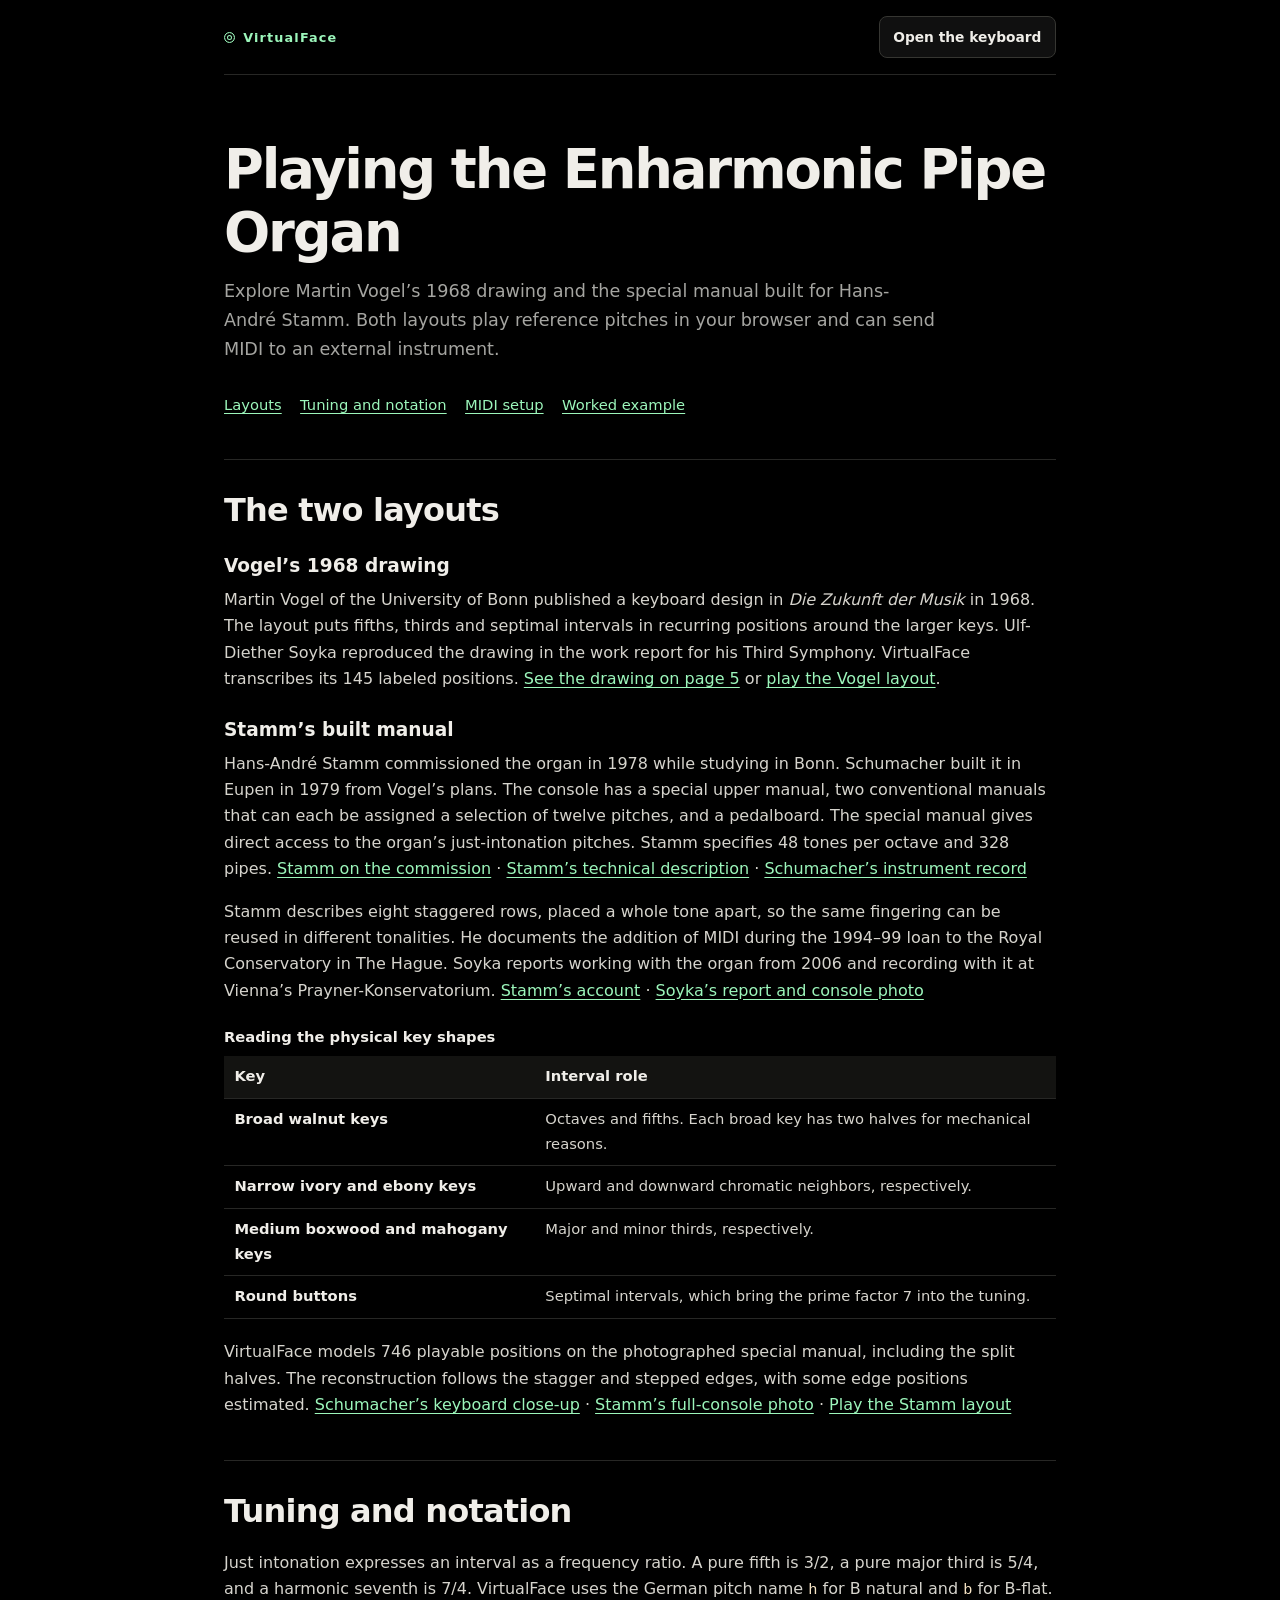
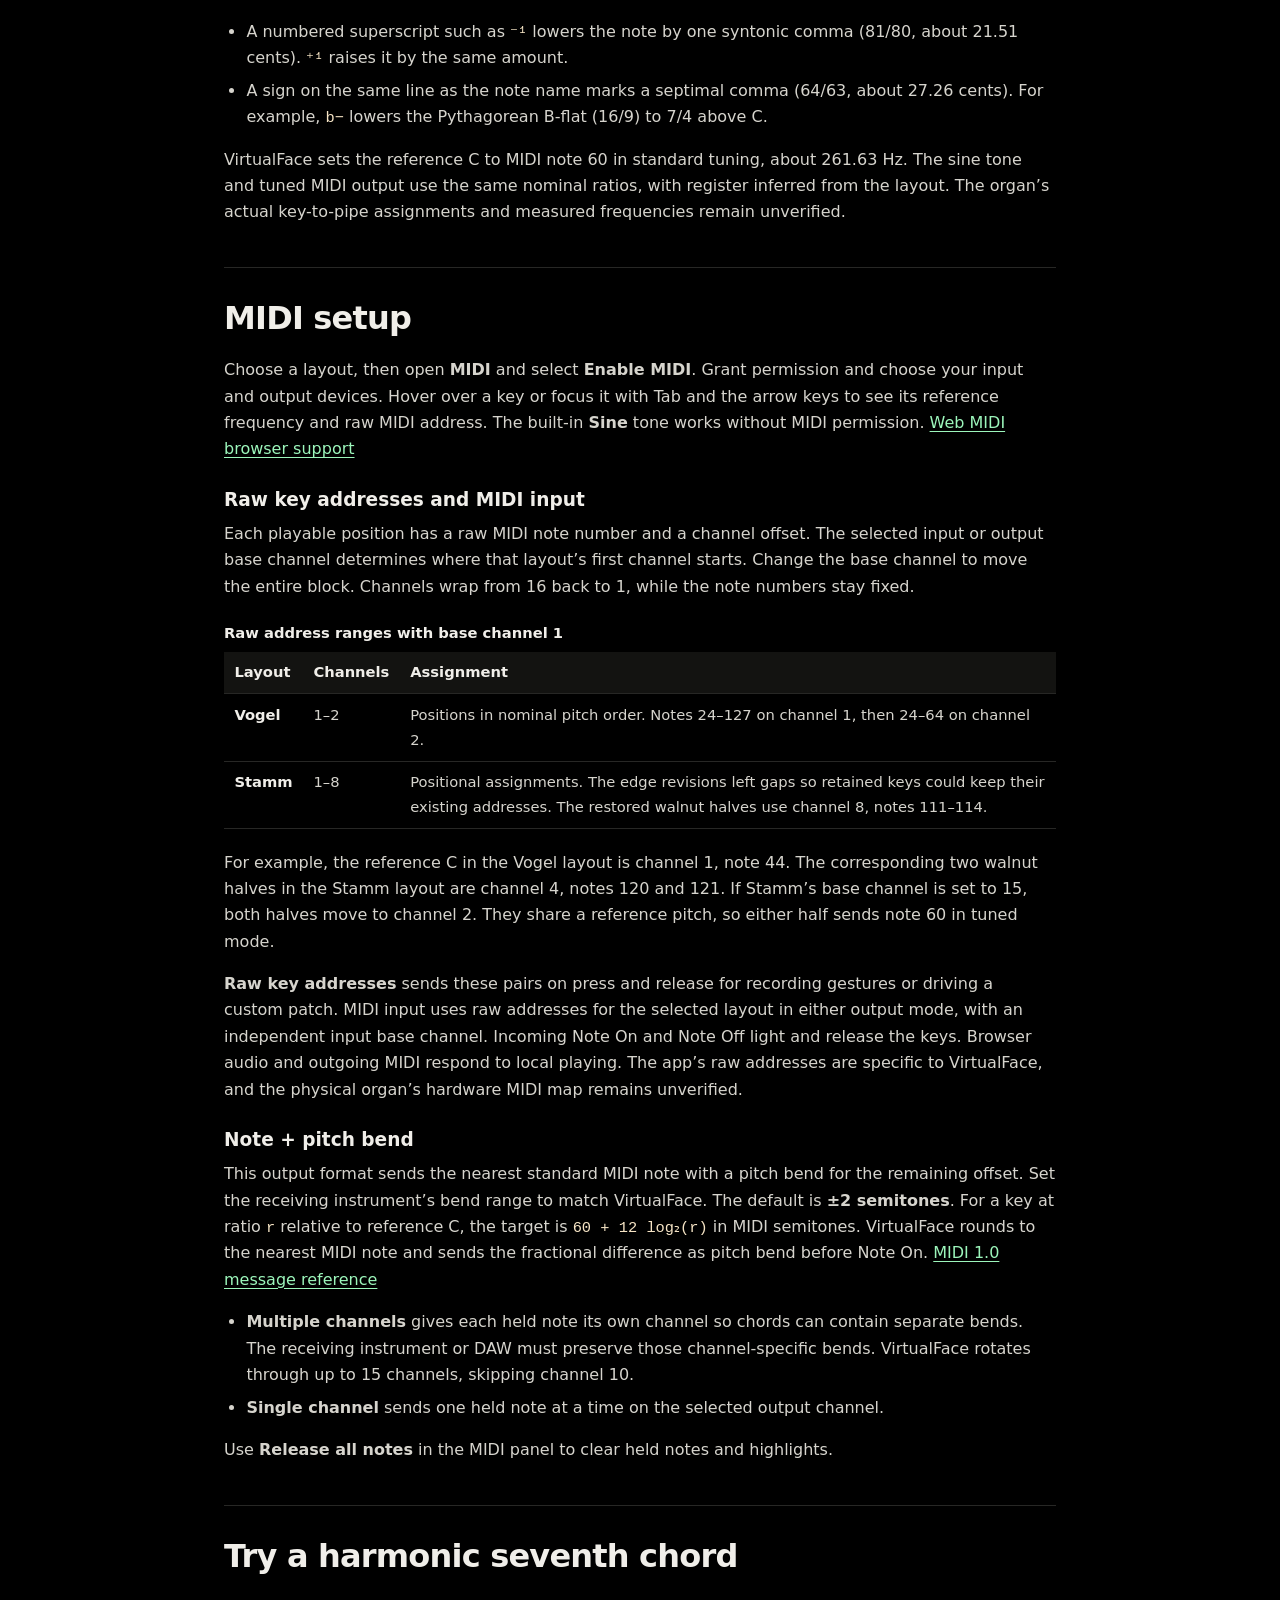
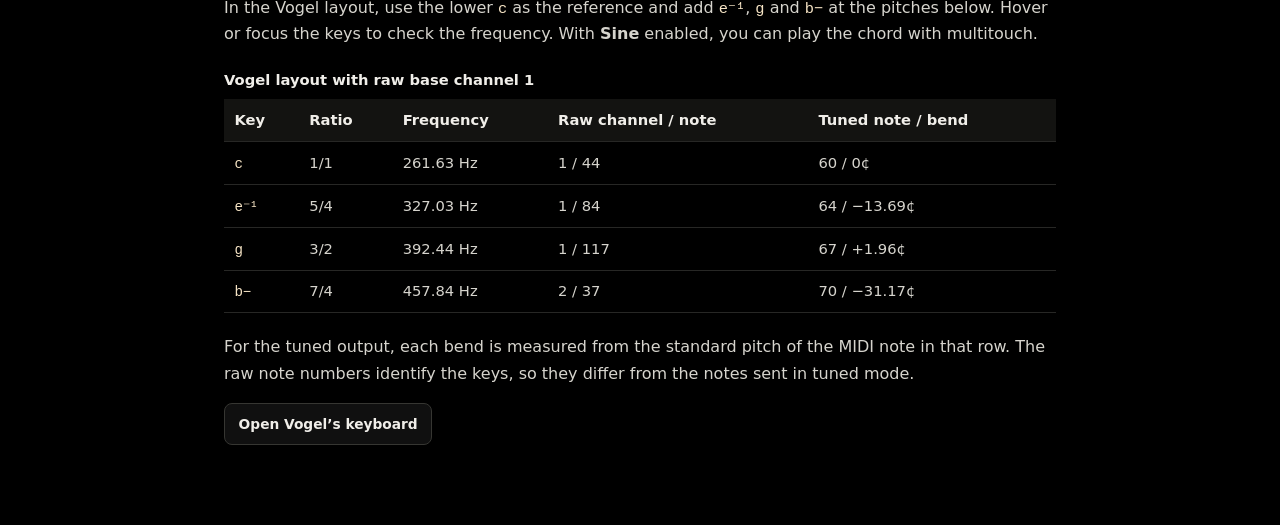
==== guide.html @ bd59ed2f "Document the organ layouts and MIDI mapping" ====
<!doctype html>
<html lang="en">
<head>
  <meta charset="utf-8">
  <meta name="viewport" content="width=device-width, initial-scale=1">
  <meta name="theme-color" content="#000000">
  <meta name="description" content="The history, tuning and MIDI mapping of the two Enharmonic Pipe Organ layouts in VirtualFace.">
  <title>Guide · VirtualFace</title>
  <link rel="stylesheet" href="./styles.css">
</head>
<body class="guide-page">
  <header class="guide-header">
    <a class="wordmark" href="./"><span class="wordmark-icon" aria-hidden="true"></span>VirtualFace</a>
    <a class="control" href="./">Open the keyboard</a>
  </header>

  <main class="guide-main">
    <h1>Playing the Enharmonic Pipe Organ</h1>
    <p class="guide-intro">Explore Martin Vogel’s 1968 drawing and the special manual built for Hans-André Stamm. Both layouts play reference pitches in your browser and can send MIDI to an external instrument.</p>

    <nav class="guide-nav" aria-label="On this page">
      <a href="#layouts">Layouts</a>
      <a href="#tuning">Tuning and notation</a>
      <a href="#midi">MIDI setup</a>
      <a href="#example">Worked example</a>
    </nav>

    <section id="layouts" aria-labelledby="layouts-title">
      <h2 id="layouts-title">The two layouts</h2>
      <h3>Vogel’s 1968 drawing</h3>
      <p>Martin Vogel of the University of Bonn published a keyboard design in <cite>Die Zukunft der Musik</cite> in 1968. The layout puts fifths, thirds and septimal intervals in recurring positions around the larger keys. Ulf-Diether Soyka reproduced the drawing in the work report for his Third Symphony. VirtualFace transcribes its 145 labeled positions. <a href="https://www.soyka-musik.at/media/content/downloads/u.-d._soyka_arbeitsbericht_sinfonie_in_yes-dur_die_unspielbare.pdf#page=5">See the drawing on page 5</a> or <a href="./?layout=vogel">play the Vogel layout</a>.</p>

      <h3>Stamm’s built manual</h3>
      <p>Hans-André Stamm commissioned the organ in 1978 while studying in Bonn. Schumacher built it in Eupen in 1979 from Vogel’s plans. The console has a special upper manual, two conventional manuals that can each be assigned a selection of twelve pitches, and a pedalboard. The special manual gives direct access to the organ’s just-intonation pitches. Stamm specifies 48 tones per octave and 328 pipes. <a href="https://eufonia.de/microtonal-music/">Stamm on the commission</a> · <a href="https://eufonia.de/the-enharmonic-pipe-organ/">Stamm’s technical description</a> · <a href="https://www.orgel-schumacher.com/de/projekte/curiosa/enharmonische-orgel?Culture=de">Schumacher’s instrument record</a></p>
      <p>Stamm describes eight staggered rows, placed a whole tone apart, so the same fingering can be reused in different tonalities. He documents the addition of MIDI during the 1994–99 loan to the Royal Conservatory in The Hague. Soyka reports working with the organ from 2006 and recording with it at Vienna’s Prayner-Konservatorium. <a href="https://eufonia.de/the-enharmonic-pipe-organ/">Stamm’s account</a> · <a href="https://www.soyka-musik.at/media/content/downloads/u.-d._soyka_arbeitsbericht_sinfonie_in_yes-dur_die_unspielbare.pdf#page=4">Soyka’s report and console photo</a></p>

      <div class="guide-table">
        <table>
          <caption>Reading the physical key shapes</caption>
          <thead><tr><th scope="col">Key</th><th scope="col">Interval role</th></tr></thead>
          <tbody>
            <tr><th scope="row">Broad walnut keys</th><td>Octaves and fifths. Each broad key has two halves for mechanical reasons.</td></tr>
            <tr><th scope="row">Narrow ivory and ebony keys</th><td>Upward and downward chromatic neighbors, respectively.</td></tr>
            <tr><th scope="row">Medium boxwood and mahogany keys</th><td>Major and minor thirds, respectively.</td></tr>
            <tr><th scope="row">Round buttons</th><td>Septimal intervals, which bring the prime factor 7 into the tuning.</td></tr>
          </tbody>
        </table>
      </div>

      <p>VirtualFace models 746 playable positions on the photographed special manual, including the split halves. The reconstruction follows the stagger and stepped edges, with some edge positions estimated. <a href="https://www.orgel-schumacher.com/media/1261/enharmonische-o_0001.jpg">Schumacher’s keyboard close-up</a> · <a href="https://eufonia.de/wp-content/uploads/Enh._Orgel_Totale-scaled.jpg">Stamm’s full-console photo</a> · <a href="./">Play the Stamm layout</a></p>
    </section>

    <section id="tuning" aria-labelledby="tuning-title">
      <h2 id="tuning-title">Tuning and notation</h2>
      <p>Just intonation expresses an interval as a frequency ratio. A pure fifth is 3/2, a pure major third is 5/4, and a harmonic seventh is 7/4. VirtualFace uses the German pitch name <code>h</code> for B natural and <code>b</code> for B-flat.</p>
      <ul>
        <li>A numbered superscript such as <code>⁻¹</code> lowers the note by one syntonic comma (81/80, about 21.51 cents). <code>⁺¹</code> raises it by the same amount.</li>
        <li>A sign on the same line as the note name marks a septimal comma (64/63, about 27.26 cents). For example, <code>b−</code> lowers the Pythagorean B-flat (16/9) to 7/4 above C.</li>
      </ul>
      <p>VirtualFace sets the reference C to MIDI note 60 in standard tuning, about 261.63 Hz. The sine tone and tuned MIDI output use the same nominal ratios, with register inferred from the layout. The organ’s actual key-to-pipe assignments and measured frequencies remain unverified.</p>
    </section>

    <section id="midi" aria-labelledby="midi-title">
      <h2 id="midi-title">MIDI setup</h2>
      <p>Choose a layout, then open <strong>MIDI</strong> and select <strong>Enable MIDI</strong>. Grant permission and choose your input and output devices. Hover over a key or focus it with Tab and the arrow keys to see its reference frequency and raw MIDI address. The built-in <strong>Sine</strong> tone works without MIDI permission. <a href="https://developer.mozilla.org/en-US/docs/Web/API/Web_MIDI_API">Web MIDI browser support</a></p>

      <h3>Raw key addresses and MIDI input</h3>
      <p>Each playable position has a raw MIDI note number and a channel offset. The selected input or output base channel determines where that layout’s first channel starts. Change the base channel to move the entire block. Channels wrap from 16 back to 1, while the note numbers stay fixed.</p>

      <div class="guide-table">
        <table>
          <caption>Raw address ranges with base channel 1</caption>
          <thead><tr><th scope="col">Layout</th><th scope="col">Channels</th><th scope="col">Assignment</th></tr></thead>
          <tbody>
            <tr><th scope="row">Vogel</th><td>1–2</td><td>Positions in nominal pitch order. Notes 24–127 on channel 1, then 24–64 on channel 2.</td></tr>
            <tr><th scope="row">Stamm</th><td>1–8</td><td>Positional assignments. The edge revisions left gaps so retained keys could keep their existing addresses. The restored walnut halves use channel 8, notes 111–114.</td></tr>
          </tbody>
        </table>
      </div>

      <p>For example, the reference C in the Vogel layout is channel 1, note 44. The corresponding two walnut halves in the Stamm layout are channel 4, notes 120 and 121. If Stamm’s base channel is set to 15, both halves move to channel 2. They share a reference pitch, so either half sends note 60 in tuned mode.</p>
      <p><strong>Raw key addresses</strong> sends these pairs on press and release for recording gestures or driving a custom patch. MIDI input uses raw addresses for the selected layout in either output mode, with an independent input base channel. Incoming Note On and Note Off light and release the keys. Browser audio and outgoing MIDI respond to local playing. The app’s raw addresses are specific to VirtualFace, and the physical organ’s hardware MIDI map remains unverified.</p>

      <h3>Note + pitch bend</h3>
      <p>This output format sends the nearest standard MIDI note with a pitch bend for the remaining offset. Set the receiving instrument’s bend range to match VirtualFace. The default is <strong>±2 semitones</strong>. For a key at ratio <code>r</code> relative to reference C, the target is <code>60 + 12 log₂(r)</code> in MIDI semitones. VirtualFace rounds to the nearest MIDI note and sends the fractional difference as pitch bend before Note On. <a href="https://midi.org/summary-of-midi-1-0-messages">MIDI 1.0 message reference</a></p>
      <ul>
        <li><strong>Multiple channels</strong> gives each held note its own channel so chords can contain separate bends. The receiving instrument or DAW must preserve those channel-specific bends. VirtualFace rotates through up to 15 channels, skipping channel 10.</li>
        <li><strong>Single channel</strong> sends one held note at a time on the selected output channel.</li>
      </ul>
      <p>Use <strong>Release all notes</strong> in the MIDI panel to clear held notes and highlights.</p>
    </section>

    <section id="example" aria-labelledby="example-title">
      <h2 id="example-title">Try a harmonic seventh chord</h2>
      <p>In the Vogel layout, use the lower <code>c</code> as the reference and add <code>e⁻¹</code>, <code>g</code> and <code>b−</code> at the pitches below. Hover or focus the keys to check the frequency. With <strong>Sine</strong> enabled, you can play the chord with multitouch.</p>
      <div class="guide-table">
        <table>
          <caption>Vogel layout with raw base channel 1</caption>
          <thead><tr><th scope="col">Key</th><th scope="col">Ratio</th><th scope="col">Frequency</th><th scope="col">Raw channel / note</th><th scope="col">Tuned note / bend</th></tr></thead>
          <tbody>
            <tr><th scope="row"><code>c</code></th><td>1/1</td><td>261.63 Hz</td><td>1 / 44</td><td>60 / 0¢</td></tr>
            <tr><th scope="row"><code>e⁻¹</code></th><td>5/4</td><td>327.03 Hz</td><td>1 / 84</td><td>64 / −13.69¢</td></tr>
            <tr><th scope="row"><code>g</code></th><td>3/2</td><td>392.44 Hz</td><td>1 / 117</td><td>67 / +1.96¢</td></tr>
            <tr><th scope="row"><code>b−</code></th><td>7/4</td><td>457.84 Hz</td><td>2 / 37</td><td>70 / −31.17¢</td></tr>
          </tbody>
        </table>
      </div>
      <p>For the tuned output, each bend is measured from the standard pitch of the MIDI note in that row. The raw note numbers identify the keys, so they differ from the notes sent in tuned mode.</p>
      <p><a class="control" href="./?layout=vogel">Open Vogel’s keyboard</a></p>
    </section>
  </main>
</body>
</html>
---- styles.css ----
:root {
  color-scheme: dark;
  font-family: system-ui, -apple-system, BlinkMacSystemFont, sans-serif;
  background: #000;
  color: #f0eee9;
  --accent: #9cf6bb;
  --muted: #a5a5a1;
  --line: #272725;
}

* { box-sizing: border-box; }
body { margin: 0; }
button, select { font: inherit; }
button { cursor: pointer; }
[hidden] { display: none !important; }

.app {
  min-height: 100vh;
  min-height: 100dvh;
  display: grid;
  grid-template-rows: auto minmax(0, 1fr) auto;
  height: 100vh;
  height: 100dvh;
  padding: 0 max(1.75rem, env(safe-area-inset-right)) env(safe-area-inset-bottom) max(1.75rem, env(safe-area-inset-left));
  background: #000;
}

.toolbar, .footer {
  display: flex;
  align-items: center;
  justify-content: space-between;
  gap: 1rem;
}

.toolbar {
  position: relative;
  padding: 1rem 0 .85rem;
  border-bottom: 1px solid var(--line);
  z-index: 2;
}

.instrument { min-width: 0; }
.wordmark {
  display: flex;
  align-items: center;
  gap: .5rem;
  color: var(--accent);
  font-size: .8rem;
  letter-spacing: .09em;
  font-weight: 700;
}

.wordmark-icon {
  display: inline-block;
  width: .7rem;
  height: .7rem;
  border: 1.5px solid currentColor;
  border-radius: 50%;
  box-shadow: inset 0 0 0 2px #000, inset 0 0 0 3px currentColor;
}

h1 { margin: .25rem 0 .15rem; font-size: clamp(1.1rem, 3vw, 1.8rem); font-weight: 560; letter-spacing: -.04em; line-height: 1.1; }
.actions { display: flex; gap: .5rem; flex-shrink: 0; }

.control {
  min-height: 2.65rem;
  display: inline-flex;
  align-items: center;
  justify-content: center;
  gap: .55rem;
  padding: 0 .85rem;
  border: 1px solid #363632;
  border-radius: .5rem;
  background: #101010;
  color: #f0eee9;
  font-size: .86rem;
  font-weight: 550;
}
.control:hover, .control[aria-expanded="true"] { border-color: #66665e; background: #1c1c1a; }
.control:disabled { opacity: .55; cursor: default; }
.control-accent { border-color: var(--accent); background: var(--accent); color: #091910; }
.control-accent:hover { background: #c3ffd7; color: #091910; }
.control:focus-visible, select:focus-visible, .source-link:focus-visible { outline: 2px solid var(--accent); outline-offset: 3px; }
.midi-dot { width: .5rem; height: .5rem; border-radius: 50%; background: #777973; }
.midi-dot.connected { background: var(--accent); box-shadow: 0 0 .45rem #9cf6bb75; }
.fullscreen-icon {
  width: .88rem;
  height: .88rem;
  background: linear-gradient(currentColor, currentColor) left top / .3rem 1.5px,
    linear-gradient(currentColor, currentColor) left top / 1.5px .3rem,
    linear-gradient(currentColor, currentColor) right top / .3rem 1.5px,
    linear-gradient(currentColor, currentColor) right top / 1.5px .3rem,
    linear-gradient(currentColor, currentColor) left bottom / .3rem 1.5px,
    linear-gradient(currentColor, currentColor) left bottom / 1.5px .3rem,
    linear-gradient(currentColor, currentColor) right bottom / .3rem 1.5px,
    linear-gradient(currentColor, currentColor) right bottom / 1.5px .3rem;
  background-repeat: no-repeat;
}

.midi-panel {
  position: absolute;
  right: 0;
  top: calc(100% + .4rem);
  width: min(25rem, 100%);
  max-height: min(75dvh, 35rem);
  overflow-y: auto;
  padding: 1rem;
  border: 1px solid #41413d;
  border-radius: .65rem;
  background: #111110;
  box-shadow: 0 12px 38px #000e;
}
.midi-panel h2 { margin: 0; font-size: 1rem; }
.midi-panel p { margin: .65rem 0; color: #c4c4bc; font-size: .875rem; line-height: 1.45; }
.midi-routing { display: grid; grid-template-columns: minmax(0, 3fr) minmax(7rem, 2fr); gap: .65rem; }
.midi-routing label { display: grid; min-width: 0; gap: .25rem; font-size: .8rem; color: #c4c4bc; }
.midi-routing select {
  appearance: none;
  min-width: 0;
  width: 100%;
  min-height: 2.4rem;
  padding: .35rem 1.5rem .35rem .55rem;
  border: 1px solid #41413d;
  border-radius: .35rem;
  background: linear-gradient(45deg, transparent 50%, #ccc 50%) right .65rem center / .28rem .28rem,
    linear-gradient(135deg, #ccc 50%, transparent 50%) right .38rem center / .28rem .28rem #191918;
  background-repeat: no-repeat;
  color: #eee;
}
.midi-panel .mapping-note { font-size: .79rem; }

.stage {
  position: relative;
  display: flex;
  justify-content: center;
  align-items: center;
  min-width: 0;
  min-height: 0;
  padding: .7rem 0;
  overflow: auto;
}
.keyboard {
  position: relative;
  flex: none;
  user-select: none;
  -webkit-user-select: none;
  -webkit-touch-callout: none;
  touch-action: none;
}
.key {
  --top: #996b46;
  --bottom: #654026;
  --border: #bd906c;
  --text: #fff5e9;
  position: absolute;
  display: grid;
  place-items: center;
  padding: 0 1px;
  border: 1px solid var(--border);
  border-radius: clamp(2px, .7vw, 6px);
  background: linear-gradient(155deg, var(--top), var(--bottom));
  color: var(--text);
  font-family: ui-monospace, SFMono-Regular, Menlo, monospace;
  font-size: .9rem;
  font-weight: 650;
  line-height: 1;
  white-space: nowrap;
  touch-action: none;
  -webkit-tap-highlight-color: transparent;
}
.key[data-kind="chromatic-up"] { --top: #ded4b6; --bottom: #b9a983; --border: #f1e8d0; --text: #201c15; }
.key[data-kind="chromatic-down"] { --top: #373b39; --bottom: #202321; --border: #626a64; }
.key[data-kind="major-third"] { --top: #c8995e; --bottom: #9d6e38; --border: #dfad72; --text: #22190d; }
.key[data-kind="minor-third"] { --top: #955f4b; --bottom: #613b31; --border: #b37b64; }
.key[data-shape="circle"] {
  --top: #58594e;
  --bottom: #30332b;
  --border: #858777;
  border-radius: 50%;
}
.key small { font-size: .75em; vertical-align: super; }
.key span { pointer-events: none; }
@media (hover: hover) {
  .key:hover { filter: brightness(1.22); }
}
.key:focus-visible {
  outline: 2px solid #fff;
  outline-offset: 1px;
  z-index: 1;
}
.key.is-active {
  z-index: 1;
  background: #adffca;
  color: #0b2717;
  border-color: #e6ffed;
  box-shadow: 0 0 0 1px #a2ffbf60, 0 0 .75rem #74f8a48c;
  filter: none;
}

.footer {
  border-top: 1px solid var(--line);
  padding: .64rem 0;
  color: var(--muted);
  font-size: .78rem;
}
.legend { display: flex; align-items: center; gap: .85rem; }
.legend span { display: inline-flex; align-items: center; gap: .35rem; white-space: nowrap; }
.legend-swatch { width: .65rem; height: .65rem; background: #a87851; border: 1px solid #bd906c; border-radius: 2px; }
.legend-septimal { border-radius: 50%; background: #58594e; border-color: #858777; }
.key-info { margin: 0; color: #cccac2; text-align: center; }
.source-link { color: inherit; text-underline-offset: .18em; white-space: nowrap; }
.source-link:hover { color: #fff; }

.visually-hidden {
  position: absolute;
  width: 1px;
  height: 1px;
  overflow: hidden;
  clip-path: inset(50%);
  white-space: nowrap;
}

@media (max-width: 600px) {
  .app { padding-left: max(.65rem, env(safe-area-inset-left)); padding-right: max(.65rem, env(safe-area-inset-right)); }
  .toolbar { gap: .4rem; padding: .65rem 0; }
  .actions { gap: .35rem; }
  .actions .control { min-width: 2.45rem; padding: 0 .5rem; }
  #fullscreen-label { position: absolute; width: 1px; height: 1px; clip-path: inset(50%); overflow: hidden; white-space: nowrap; }
  .footer { gap: .4rem; font-size: .72rem; }
  .legend { gap: .35rem; }
  .legend span { white-space: normal; }
  .legend-swatch { flex: none; }
  .stage { padding: .35rem 0; }
}
@media (max-height: 520px) {
  .toolbar { padding-block: .3rem; }
  .wordmark { display: none; }
  .footer { padding-block: .25rem; }
  .stage { padding-block: .25rem; }
}

.app.is-fullscreen {
  grid-template-rows: minmax(0, 1fr);
}
.is-fullscreen .toolbar {
  position: absolute;
  top: max(.5rem, env(safe-area-inset-top));
  right: max(.65rem, env(safe-area-inset-right));
  padding: 0;
  border: 0;
}
.is-fullscreen .instrument,
.is-fullscreen #midi-button,
.is-fullscreen .footer { display: none; }

@media (max-width: 600px) {
  .is-fullscreen .stage { padding-top: 3rem; }
}

.layout-choice {
  display: inline-block;
  max-width: 100%;
  margin-top: .2rem;
}
.layout-choice select {
  appearance: none;
  width: 100%;
  min-height: 1.65rem;
  padding: 0 1.25rem 0 0;
  border: 0;
  background: linear-gradient(45deg, transparent 50%, #aaa 50%) right .35rem center / .25rem .25rem,
    linear-gradient(135deg, #aaa 50%, transparent 50%) right .13rem center / .25rem .25rem #000;
  background-repeat: no-repeat;
  color: var(--muted);
  font-size: .82rem;
  cursor: pointer;
  text-overflow: ellipsis;
}
.layout-choice select:hover { color: #fff; }
.sine-dot { width: .5rem; height: .5rem; border-radius: 50%; background: #777973; }
#sine-button[aria-pressed="true"] .sine-dot { background: var(--accent); }
.midi-routing .routing-wide { grid-column: 1 / -1; }
.midi-panel .midi-warning { color: #f7cb8f; }
.is-fullscreen #sine-button { display: none; }

@media (max-width: 600px) {
  .layout-choice select { font-size: .74rem; }
  .actions { gap: .25rem; }
  .actions .control { min-width: 2rem; gap: .28rem; padding-inline: .35rem; }
  .footer .legend { display: none; }
}

.keyboard[data-layout="stamm"] .key[data-shape="rect"] {
  border-radius: 2px;
}
.key[data-finish="ivory"] {
  --top: #f8ebcf;
  --bottom: #cec2a7;
  --border: #fff1d8;
  --text: #231e18;
}
.key[data-finish="ebony"] {
  --top: #363531;
  --bottom: #201e1c;
  --border: #66605a;
}
.key[data-finish="mahogany"] {
  --top: #a36c50;
  --bottom: #6e382a;
  --border: #bb826a;
}
.key[data-finish="walnut"] {
  --top: #a47a51;
  --bottom: #654222;
  --border: #bc9065;
}
.key[data-finish="boxwood"] {
  --top: #d7ab69;
  --bottom: #a16c34;
  --border: #e9b57f;
  --text: #25190a;
}

.footer-links, .midi-panel-actions {
  display: flex;
  flex-wrap: wrap;
  align-items: center;
  gap: .4rem .85rem;
}
.footer-links { justify-content: flex-end; }
.guide-link { color: var(--accent); text-underline-offset: .18em; }
.guide-link:focus-visible, .guide-page a:focus-visible {
  outline: 2px solid var(--accent);
  outline-offset: 3px;
}
.midi-panel-actions .guide-link { font-size: .85rem; }

.guide-page {
  --guide-width: 52rem;
  --guide-gutter: clamp(1rem, 5vw, 2rem);
}
.guide-header, .guide-main {
  width: min(calc(100% - 2 * var(--guide-gutter)), var(--guide-width));
  margin-inline: auto;
}
.guide-header {
  display: flex;
  align-items: center;
  justify-content: space-between;
  gap: .75rem;
  padding-block: 1rem;
  border-bottom: 1px solid var(--line);
}
.guide-header .wordmark { display: inline-flex; text-decoration: none; }
.guide-page .control { text-decoration: none; }
.guide-main {
  padding-block: clamp(2rem, 7vw, 4rem);
  color: #d6d4cd;
  line-height: 1.65;
}
.guide-main h1, .guide-main h2, .guide-main h3 { color: #f0eee9; line-height: 1.15; }
.guide-main h1 { margin: 0 0 .8rem; font-size: clamp(2rem, 6vw, 3.4rem); }
.guide-main h2 { margin: 0 0 1.25rem; font-size: clamp(1.5rem, 4vw, 2rem); letter-spacing: -.025em; }
.guide-main h3 { margin: 1.65rem 0 .5rem; font-size: 1.16rem; }
.guide-main p { margin: .65rem 0 1rem; }
.guide-main ul { padding-inline-start: 1.4rem; }
.guide-main li + li { margin-top: .4rem; }
.guide-intro { max-width: 64ch; font-size: 1.1rem; color: var(--muted); }
.guide-main a:not(.control) { color: var(--accent); text-underline-offset: .2em; }
.guide-nav {
  display: flex;
  flex-wrap: wrap;
  gap: .65rem 1.15rem;
  margin-block: 1.8rem 2.5rem;
  font-size: .92rem;
}
.guide-main section {
  margin-top: 2.6rem;
  padding-top: 2rem;
  border-top: 1px solid var(--line);
  scroll-margin-top: 1rem;
}
.guide-main code {
  color: #f6e4c5;
  font: .96em ui-monospace, SFMono-Regular, Menlo, monospace;
}
.guide-table { overflow-x: auto; margin-block: 1.3rem; }
.guide-table table { width: 100%; border-collapse: collapse; font-size: .92rem; }
.guide-table caption { padding-bottom: .4rem; color: #f0eee9; text-align: left; font-weight: 600; }
.guide-table th, .guide-table td { padding: .55rem .65rem; text-align: left; vertical-align: top; border-bottom: 1px solid var(--line); }
.guide-table thead { background: #131311; color: #f0eee9; }
.guide-table tbody th { color: #f0eee9; font-weight: 550; }
#example .guide-table table { min-width: 30rem; }
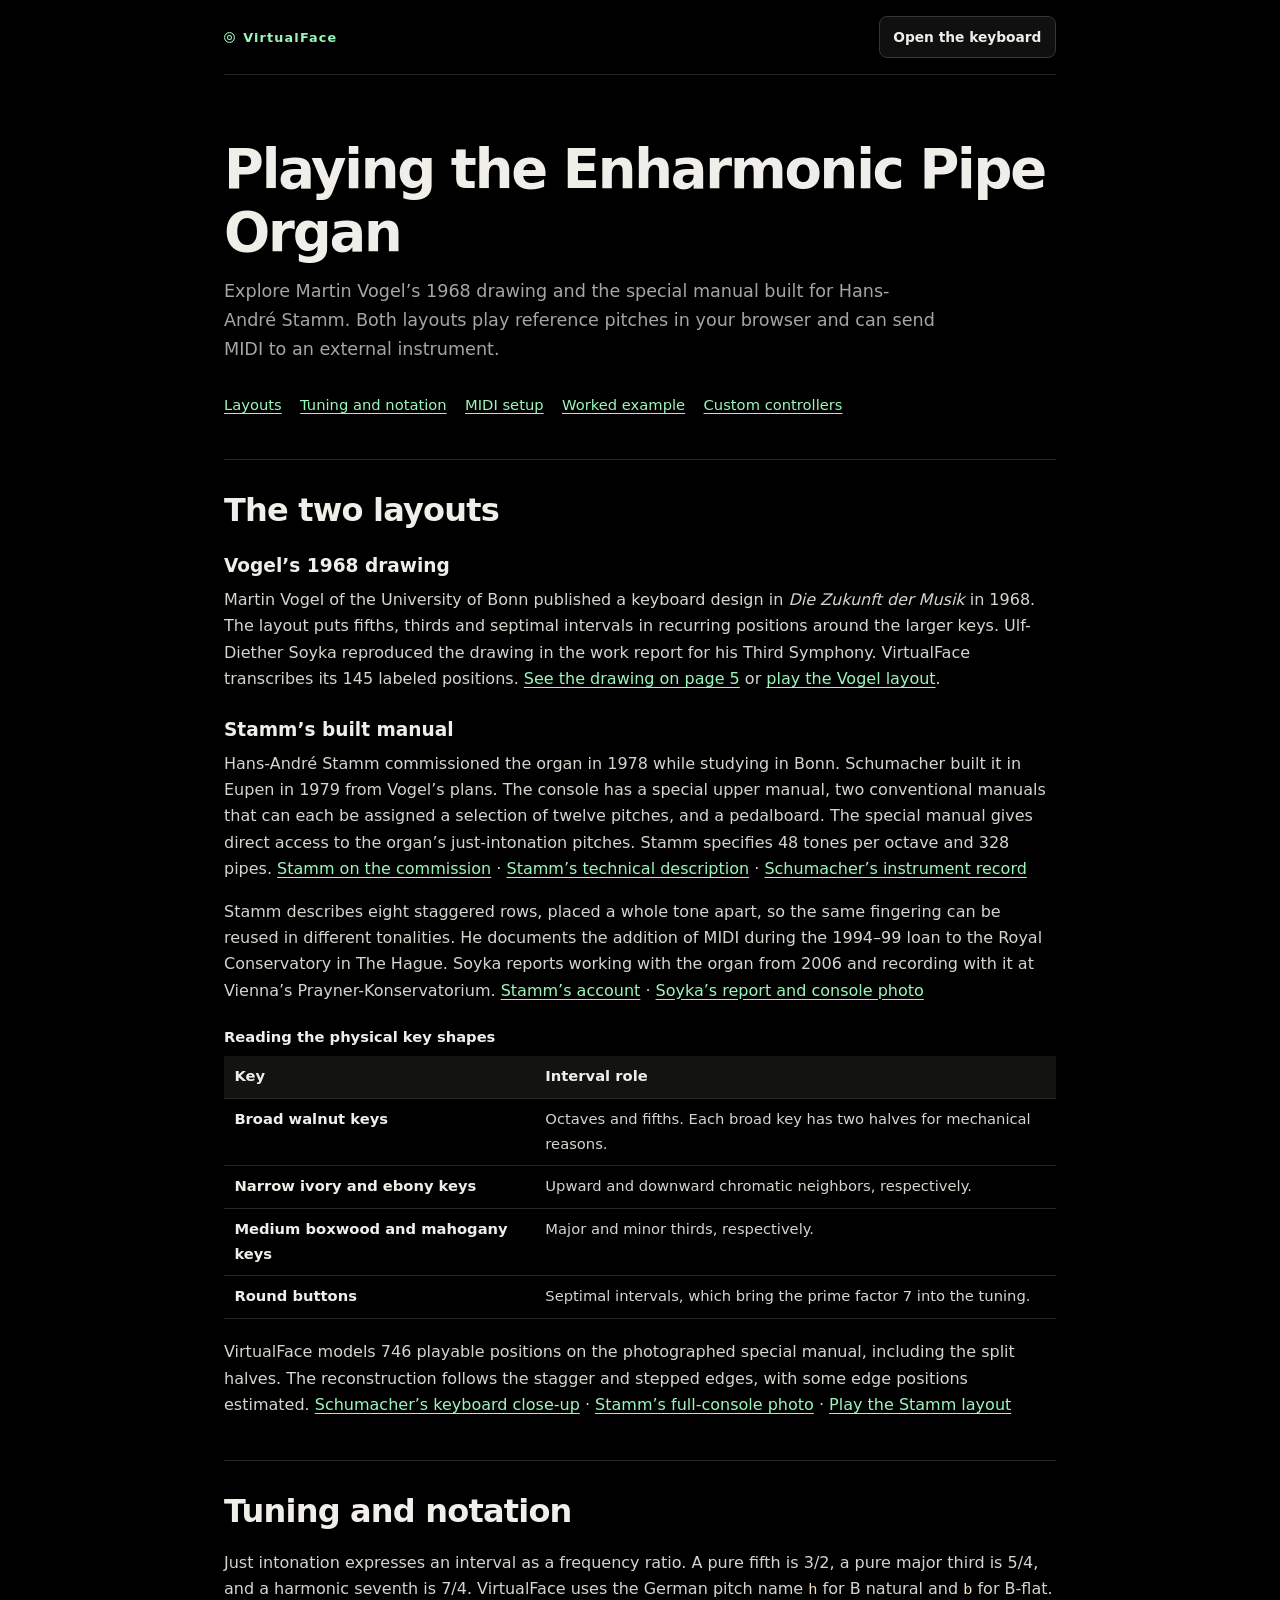
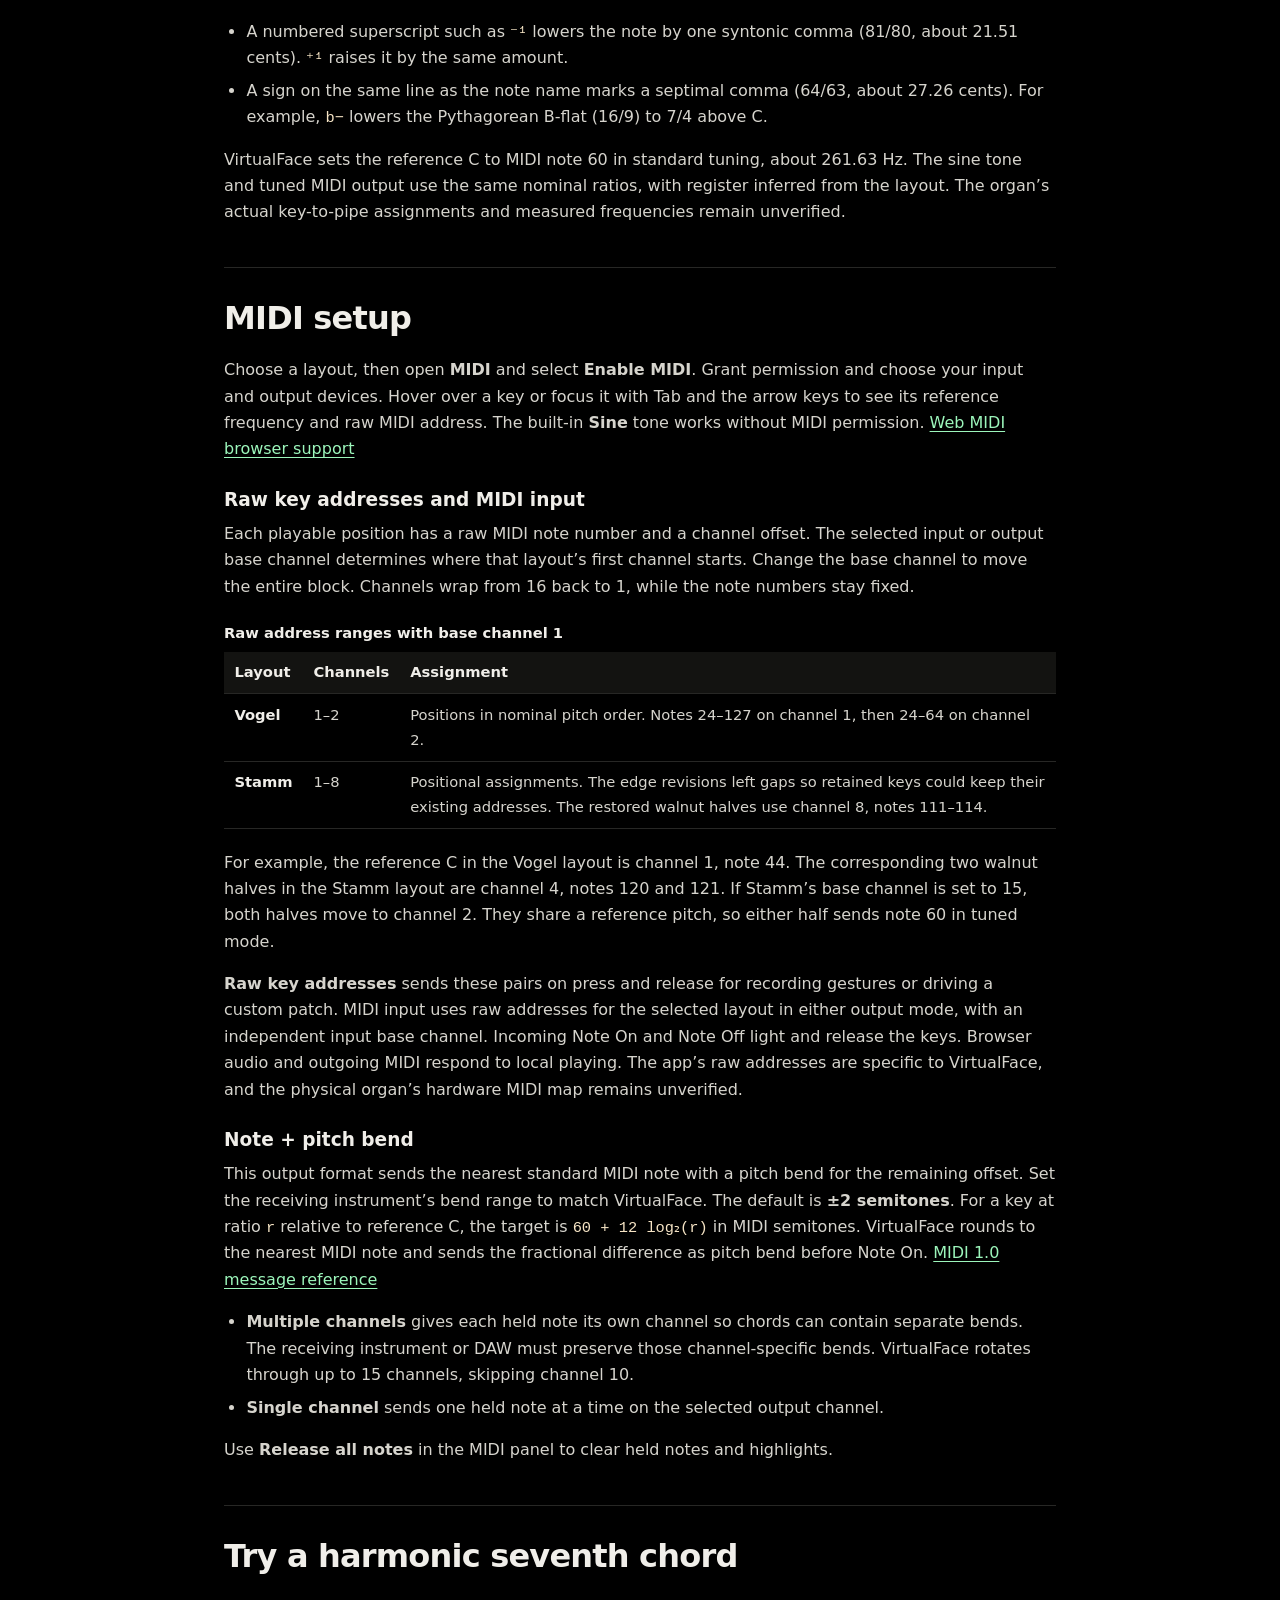
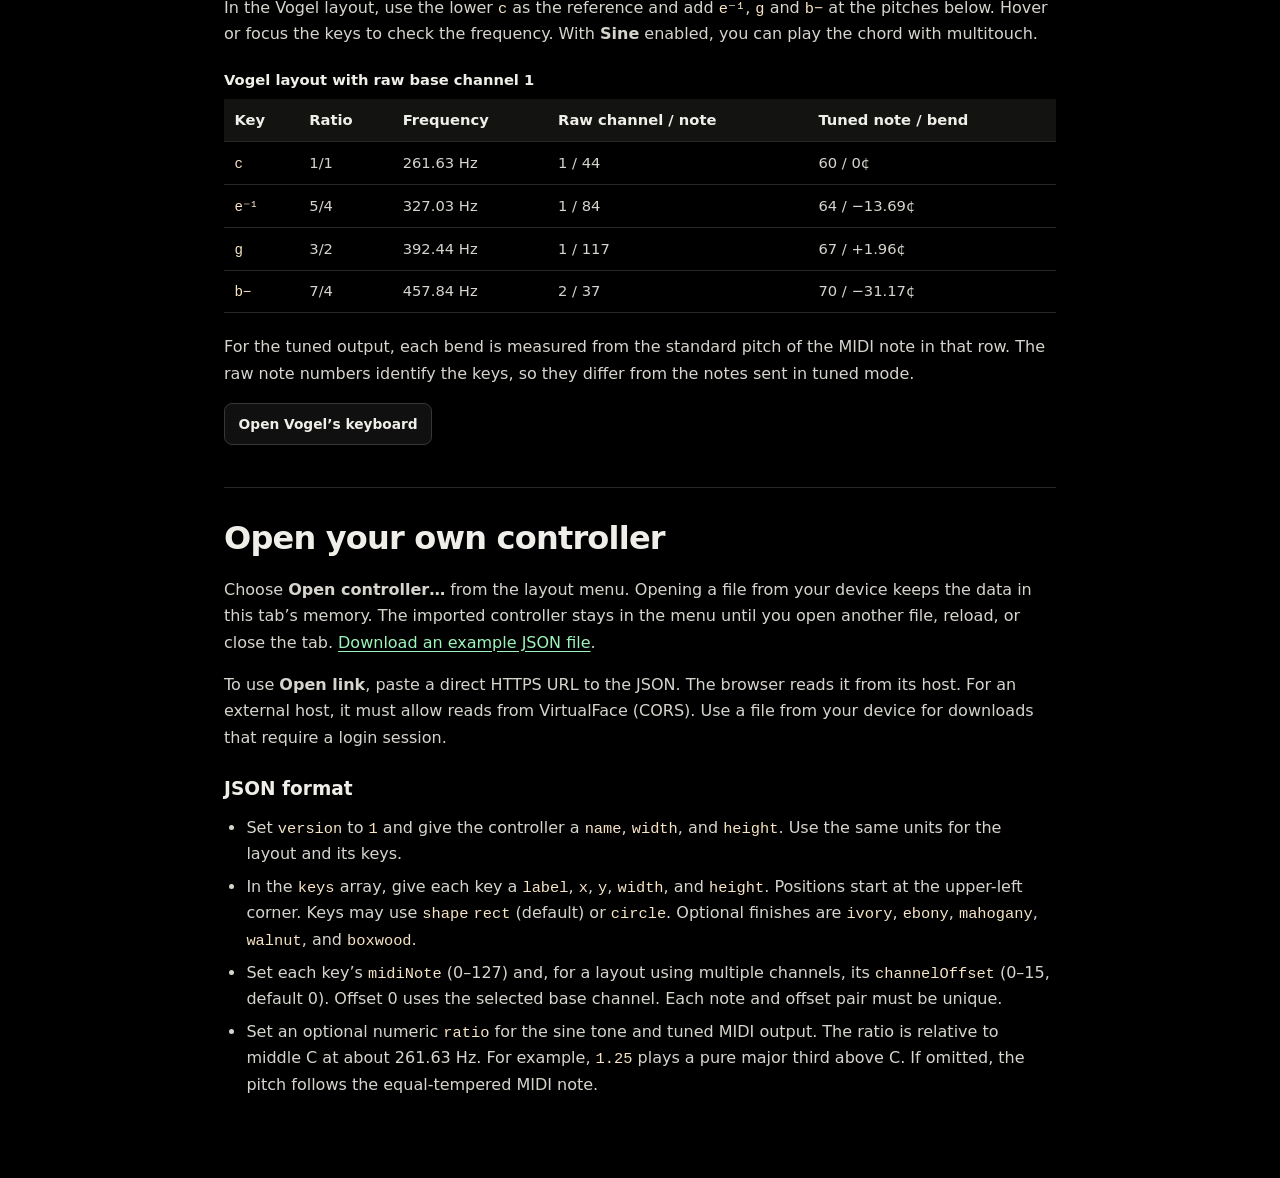
==== commit feefa73b: "Open custom controller layouts from JSON" ====
--- a/guide.html
+++ b/guide.html
@@ -23,6 +23,7 @@
       <a href="#tuning">Tuning and notation</a>
       <a href="#midi">MIDI setup</a>
       <a href="#example">Worked example</a>
+      <a href="#custom-layouts">Custom controllers</a>
     </nav>
 
     <section id="layouts" aria-labelledby="layouts-title">
@@ -108,6 +109,19 @@
       <p>For the tuned output, each bend is measured from the standard pitch of the MIDI note in that row. The raw note numbers identify the keys, so they differ from the notes sent in tuned mode.</p>
       <p><a class="control" href="./?layout=vogel">Open Vogel’s keyboard</a></p>
     </section>
+
+    <section id="custom-layouts" aria-labelledby="custom-layouts-title">
+      <h2 id="custom-layouts-title">Open your own controller</h2>
+      <p>Choose <strong>Open controller…</strong> from the layout menu. Opening a file from your device keeps the data in this tab’s memory. The imported controller stays in the menu until you open another file, reload, or close the tab. <a href="./examples/controller.json" download>Download an example JSON file</a>.</p>
+      <p>To use <strong>Open link</strong>, paste a direct HTTPS URL to the JSON. The browser reads it from its host. For an external host, it must allow reads from VirtualFace (CORS). Use a file from your device for downloads that require a login session.</p>
+      <h3>JSON format</h3>
+      <ul>
+        <li>Set <code>version</code> to <code>1</code> and give the controller a <code>name</code>, <code>width</code>, and <code>height</code>. Use the same units for the layout and its keys.</li>
+        <li>In the <code>keys</code> array, give each key a <code>label</code>, <code>x</code>, <code>y</code>, <code>width</code>, and <code>height</code>. Positions start at the upper-left corner. Keys may use <code>shape</code> <code>rect</code> (default) or <code>circle</code>. Optional finishes are <code>ivory</code>, <code>ebony</code>, <code>mahogany</code>, <code>walnut</code>, and <code>boxwood</code>.</li>
+        <li>Set each key’s <code>midiNote</code> (0–127) and, for a layout using multiple channels, its <code>channelOffset</code> (0–15, default 0). Offset 0 uses the selected base channel. Each note and offset pair must be unique.</li>
+        <li>Set an optional numeric <code>ratio</code> for the sine tone and tuned MIDI output. The ratio is relative to middle C at about 261.63 Hz. For example, <code>1.25</code> plays a pure major third above C. If omitted, the pitch follows the equal-tempered MIDI note.</li>
+      </ul>
+    </section>
   </main>
 </body>
 </html>
--- a/styles.css
+++ b/styles.css
@@ -128,6 +128,34 @@
   color: #eee;
 }
 .midi-panel .mapping-note { font-size: .79rem; }
+
+.controller-dialog {
+  width: min(28rem, calc(100% - 1.5rem));
+  padding: 1rem;
+  border: 1px solid #41413d;
+  border-radius: .65rem;
+  background: #111110;
+  color: #f0eee9;
+  box-shadow: 0 12px 38px #000e;
+}
+.controller-dialog::backdrop { background: #000a; }
+.controller-dialog h2 { margin: 0; font-size: 1.1rem; }
+.controller-dialog p { margin: .65rem 0; color: #c4c4bc; font-size: .875rem; line-height: 1.45; }
+.controller-dialog label { display: block; margin: .9rem 0 .35rem; font-size: .8rem; color: #c4c4bc; }
+.controller-dialog input { min-width: 0; font: inherit; color: inherit; }
+.controller-dialog input[type="file"] { width: 100%; }
+.controller-dialog input[type="url"] {
+  flex: 1;
+  padding: .45rem .55rem;
+  border: 1px solid #41413d;
+  border-radius: .35rem;
+  background: #191918;
+}
+.controller-dialog input:focus-visible { outline: 2px solid var(--accent); outline-offset: 2px; }
+.controller-link-actions, .controller-dialog-actions { display: flex; align-items: center; gap: .55rem; }
+.controller-link-actions .control { flex: none; }
+.controller-dialog-actions { justify-content: space-between; margin-top: 1rem; font-size: .85rem; }
+#controller-status:empty { margin: 0; }
 
 .stage {
   position: relative;
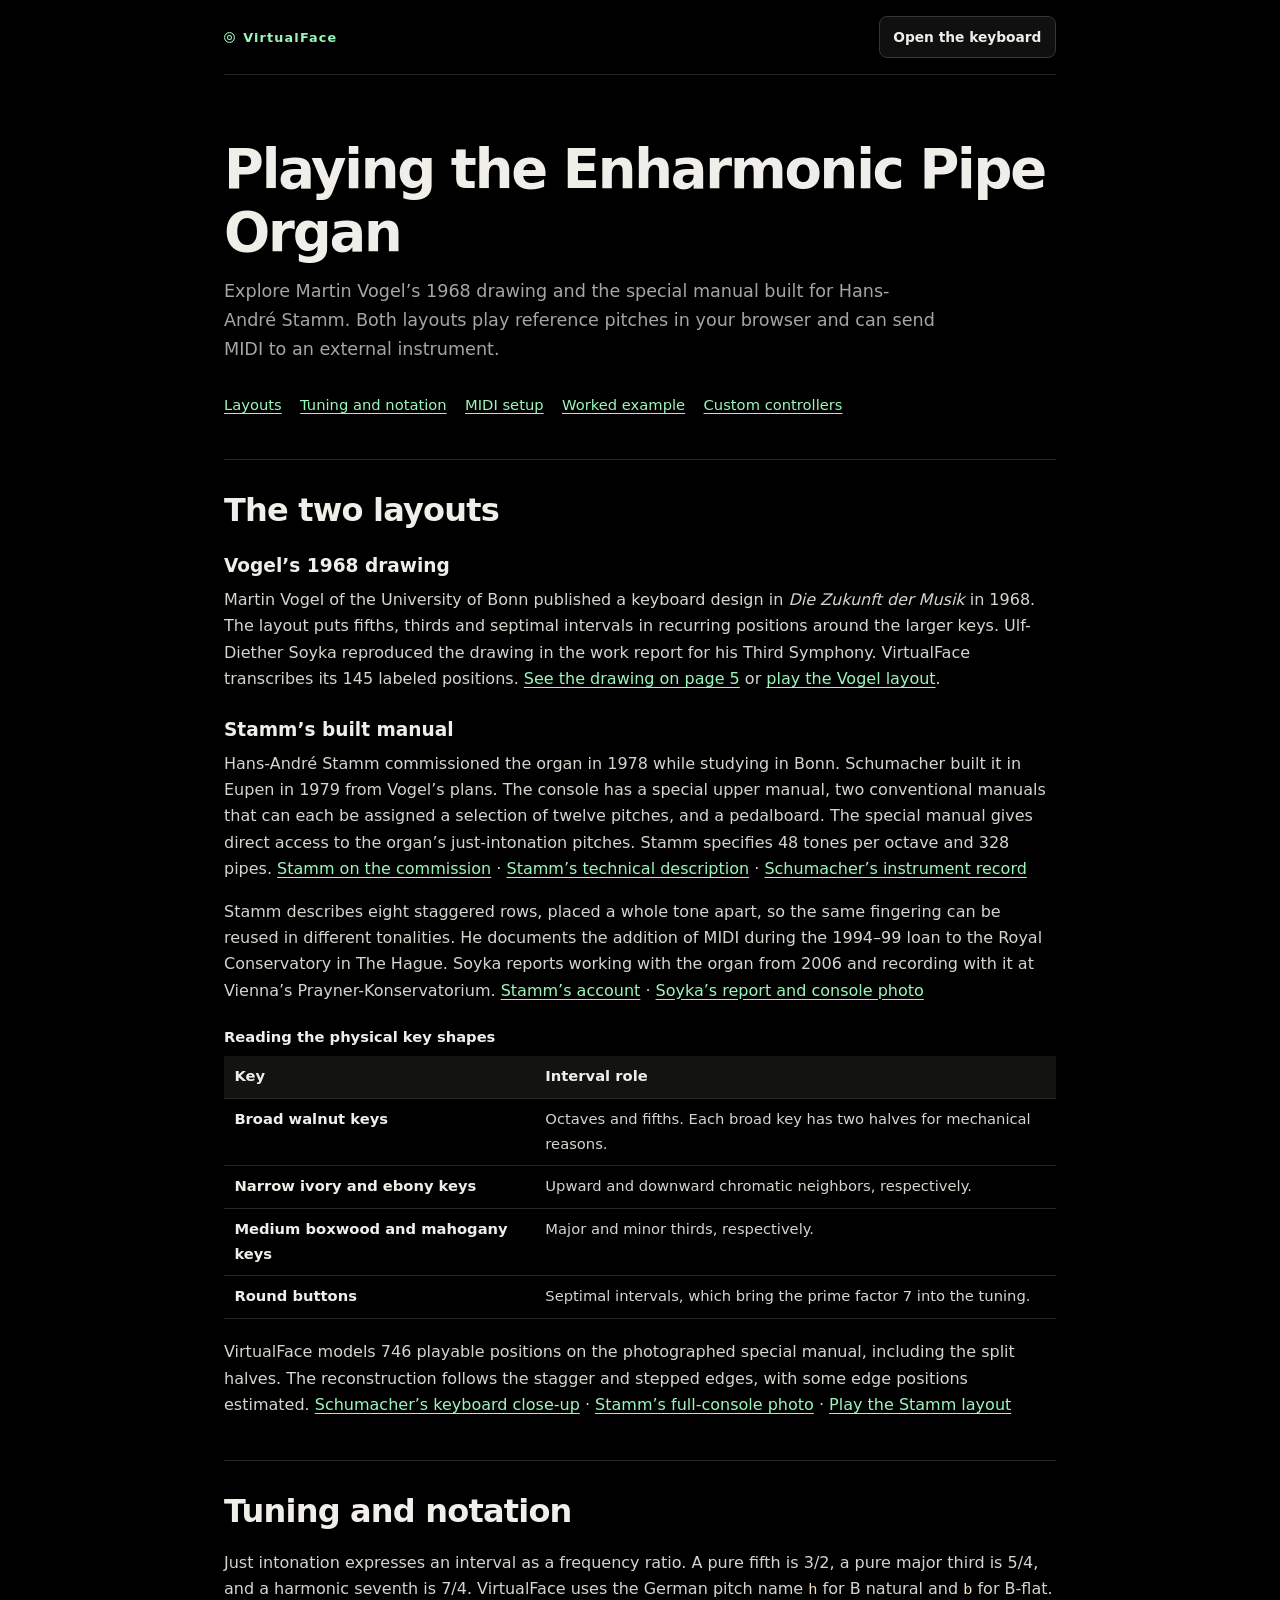
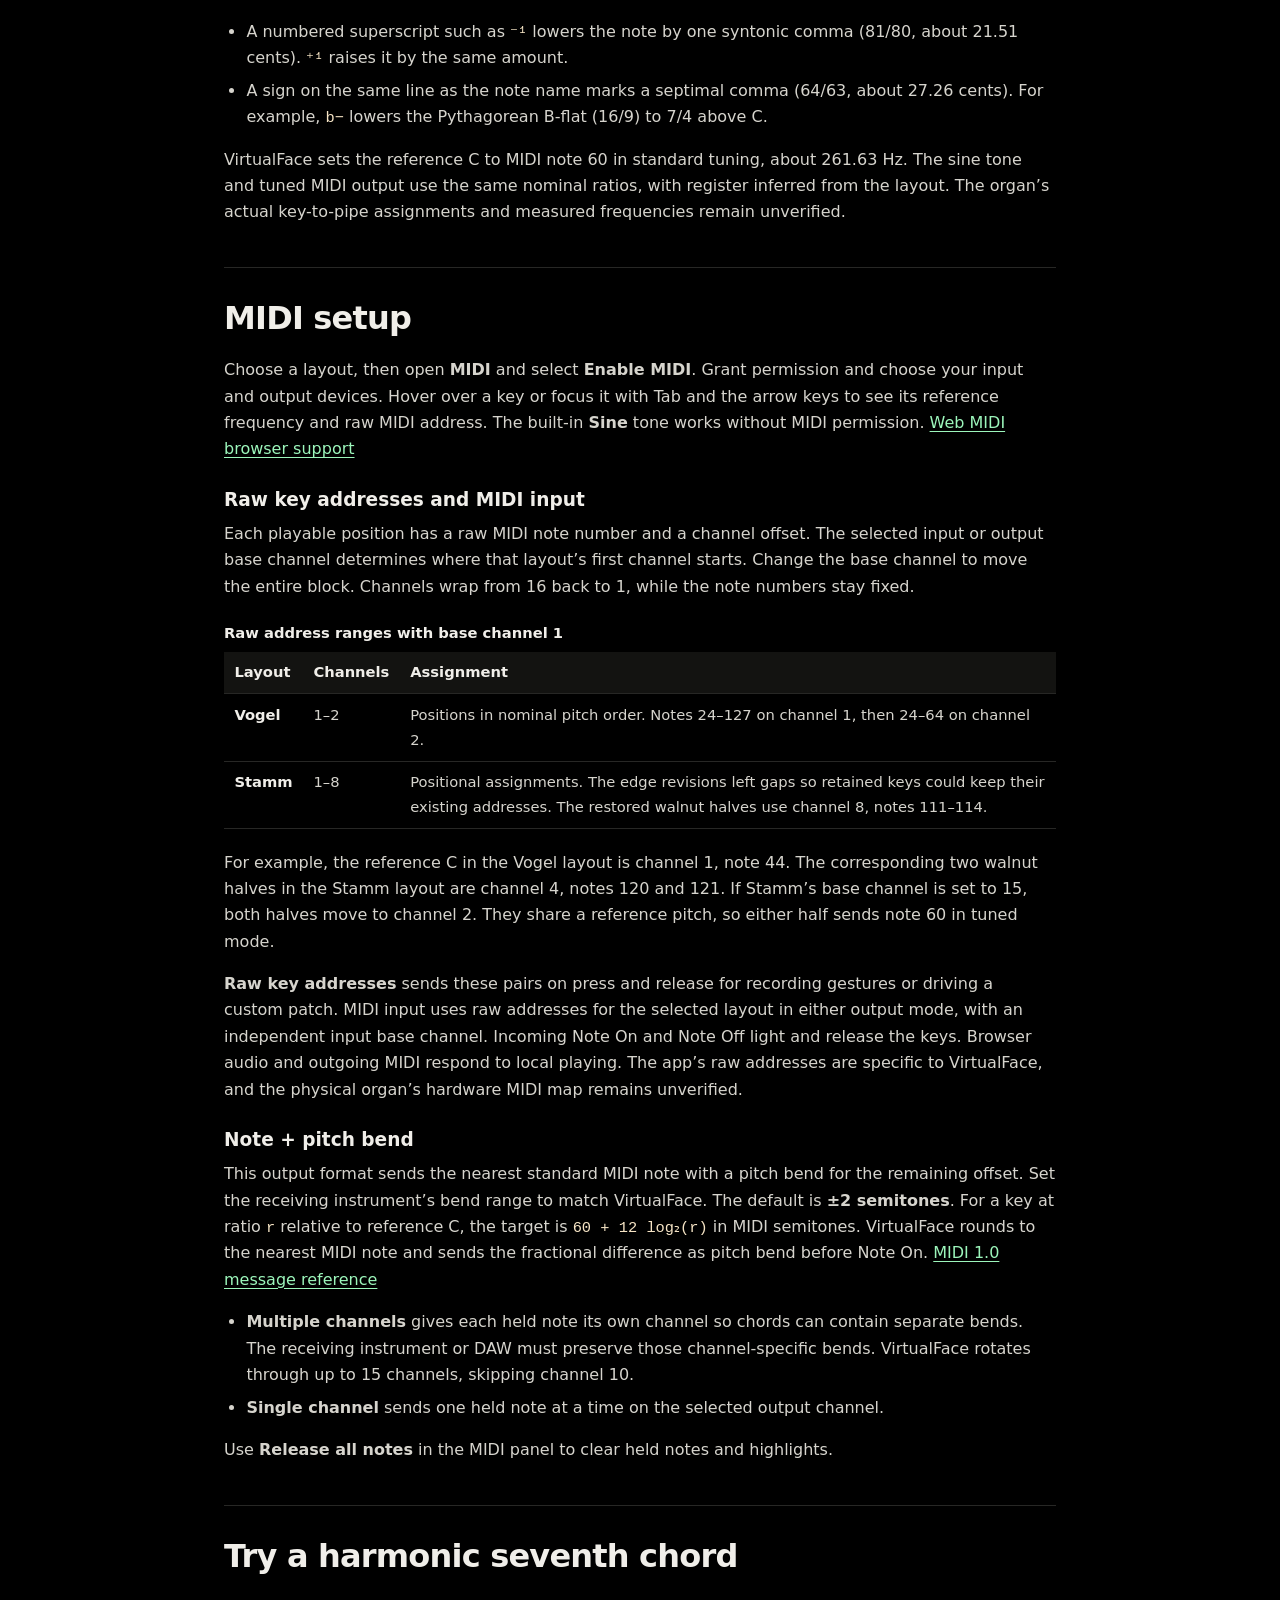
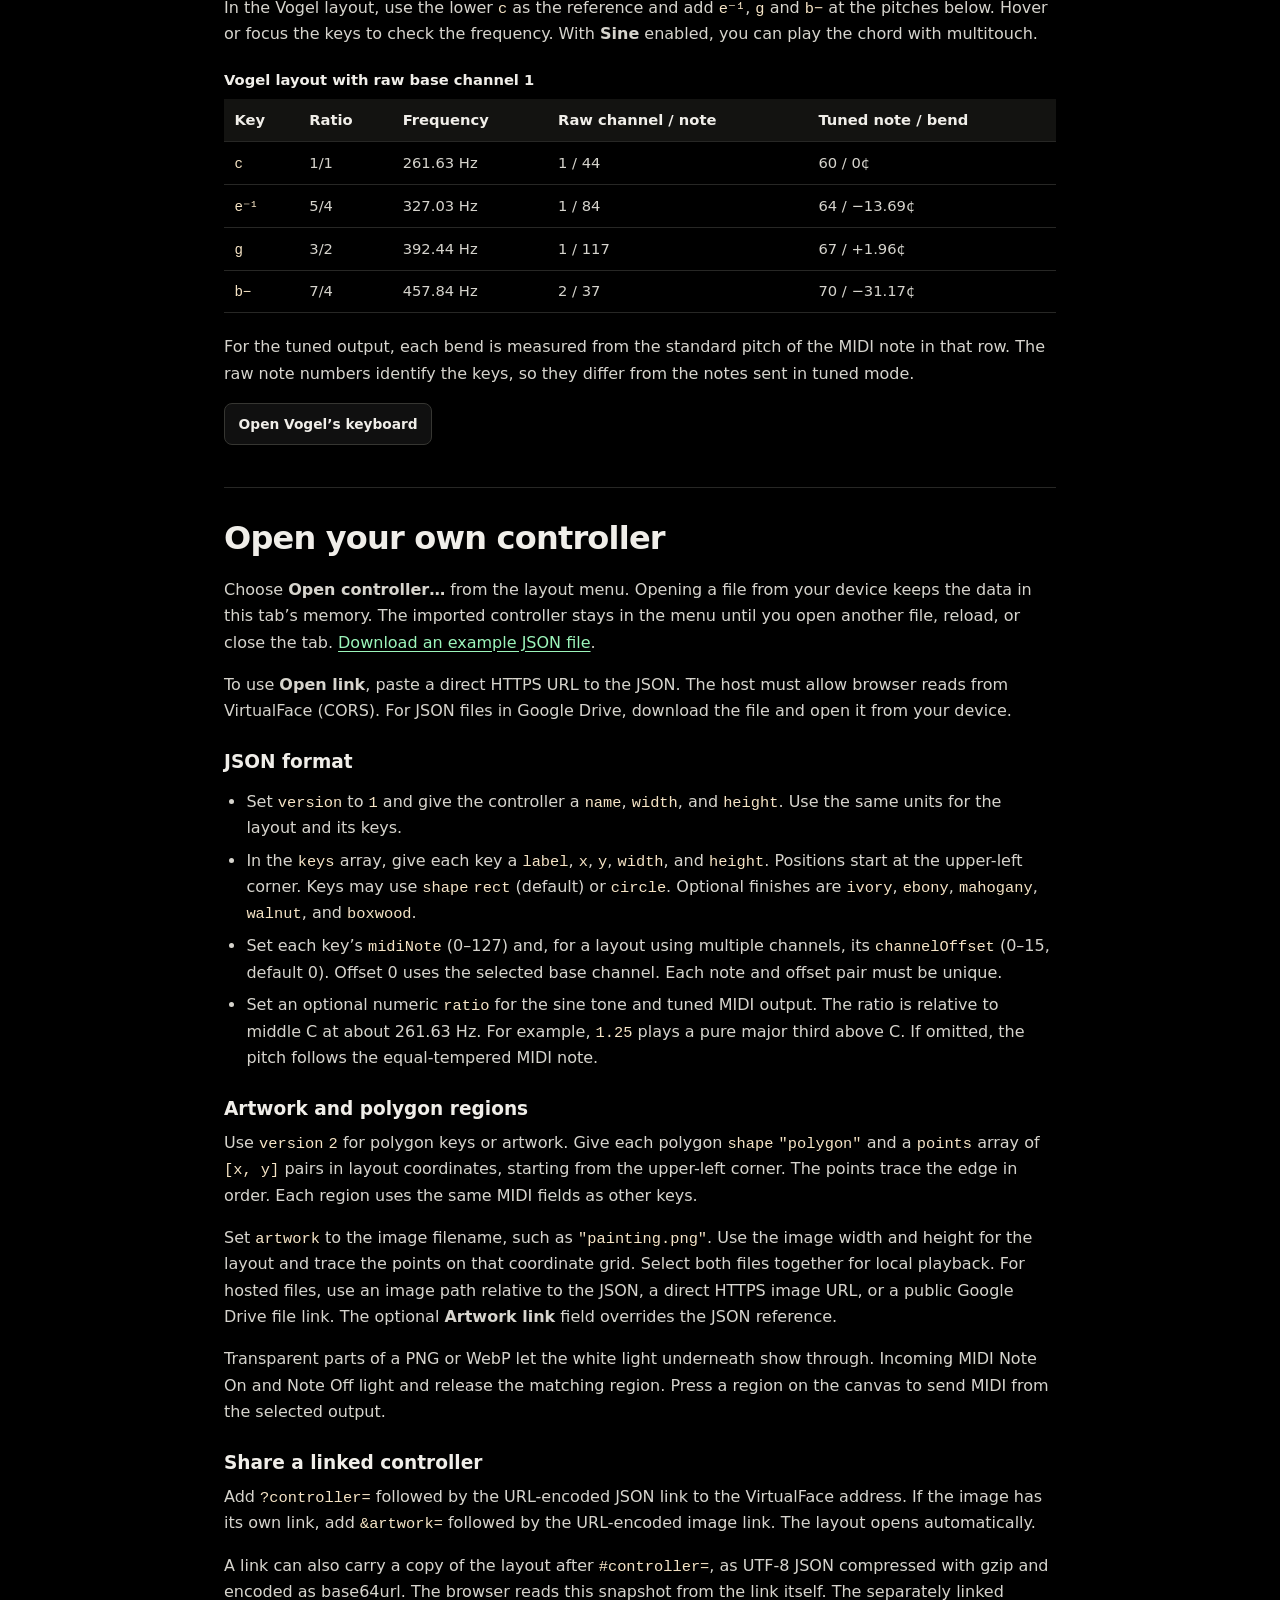
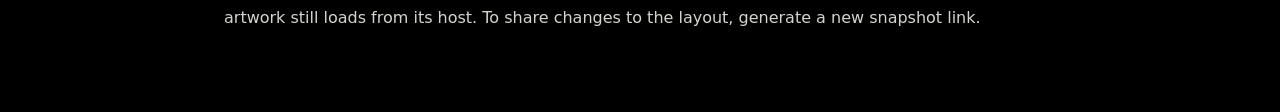
==== commit 803699c7: "Open shared artwork controllers from URLs" ====
--- a/guide.html
+++ b/guide.html
@@ -113,7 +113,7 @@
     <section id="custom-layouts" aria-labelledby="custom-layouts-title">
       <h2 id="custom-layouts-title">Open your own controller</h2>
       <p>Choose <strong>Open controller…</strong> from the layout menu. Opening a file from your device keeps the data in this tab’s memory. The imported controller stays in the menu until you open another file, reload, or close the tab. <a href="./examples/controller.json" download>Download an example JSON file</a>.</p>
-      <p>To use <strong>Open link</strong>, paste a direct HTTPS URL to the JSON. The browser reads it from its host. For an external host, it must allow reads from VirtualFace (CORS). Use a file from your device for downloads that require a login session.</p>
+      <p>To use <strong>Open link</strong>, paste a direct HTTPS URL to the JSON. The host must allow browser reads from VirtualFace (CORS). For JSON files in Google Drive, download the file and open it from your device.</p>
       <h3>JSON format</h3>
       <ul>
         <li>Set <code>version</code> to <code>1</code> and give the controller a <code>name</code>, <code>width</code>, and <code>height</code>. Use the same units for the layout and its keys.</li>
@@ -121,6 +121,13 @@
         <li>Set each key’s <code>midiNote</code> (0–127) and, for a layout using multiple channels, its <code>channelOffset</code> (0–15, default 0). Offset 0 uses the selected base channel. Each note and offset pair must be unique.</li>
         <li>Set an optional numeric <code>ratio</code> for the sine tone and tuned MIDI output. The ratio is relative to middle C at about 261.63 Hz. For example, <code>1.25</code> plays a pure major third above C. If omitted, the pitch follows the equal-tempered MIDI note.</li>
       </ul>
+      <h3>Artwork and polygon regions</h3>
+      <p>Use <code>version</code> <code>2</code> for polygon keys or artwork. Give each polygon <code>shape</code> <code>"polygon"</code> and a <code>points</code> array of <code>[x, y]</code> pairs in layout coordinates, starting from the upper-left corner. The points trace the edge in order. Each region uses the same MIDI fields as other keys.</p>
+      <p>Set <code>artwork</code> to the image filename, such as <code>"painting.png"</code>. Use the image width and height for the layout and trace the points on that coordinate grid. Select both files together for local playback. For hosted files, use an image path relative to the JSON, a direct HTTPS image URL, or a public Google Drive file link. The optional <strong>Artwork link</strong> field overrides the JSON reference.</p>
+      <p>Transparent parts of a PNG or WebP let the white light underneath show through. Incoming MIDI Note On and Note Off light and release the matching region. Press a region on the canvas to send MIDI from the selected output.</p>
+      <h3>Share a linked controller</h3>
+      <p>Add <code>?controller=</code> followed by the URL-encoded JSON link to the VirtualFace address. If the image has its own link, add <code>&amp;artwork=</code> followed by the URL-encoded image link. The layout opens automatically.</p>
+      <p>A link can also carry a copy of the layout after <code>#controller=</code>, as UTF-8 JSON compressed with gzip and encoded as base64url. The browser reads this snapshot from the link itself. The separately linked artwork still loads from its host. To share changes to the layout, generate a new snapshot link.</p>
     </section>
   </main>
 </body>
--- a/styles.css
+++ b/styles.css
@@ -145,7 +145,7 @@
 .controller-dialog input { min-width: 0; font: inherit; color: inherit; }
 .controller-dialog input[type="file"] { width: 100%; }
 .controller-dialog input[type="url"] {
-  flex: 1;
+  width: 100%;
   padding: .45rem .55rem;
   border: 1px solid #41413d;
   border-radius: .35rem;
@@ -153,7 +153,7 @@
 }
 .controller-dialog input:focus-visible { outline: 2px solid var(--accent); outline-offset: 2px; }
 .controller-link-actions, .controller-dialog-actions { display: flex; align-items: center; gap: .55rem; }
-.controller-link-actions .control { flex: none; }
+.controller-link-actions { margin-top: .65rem; }
 .controller-dialog-actions { justify-content: space-between; margin-top: 1rem; font-size: .85rem; }
 #controller-status:empty { margin: 0; }
 
